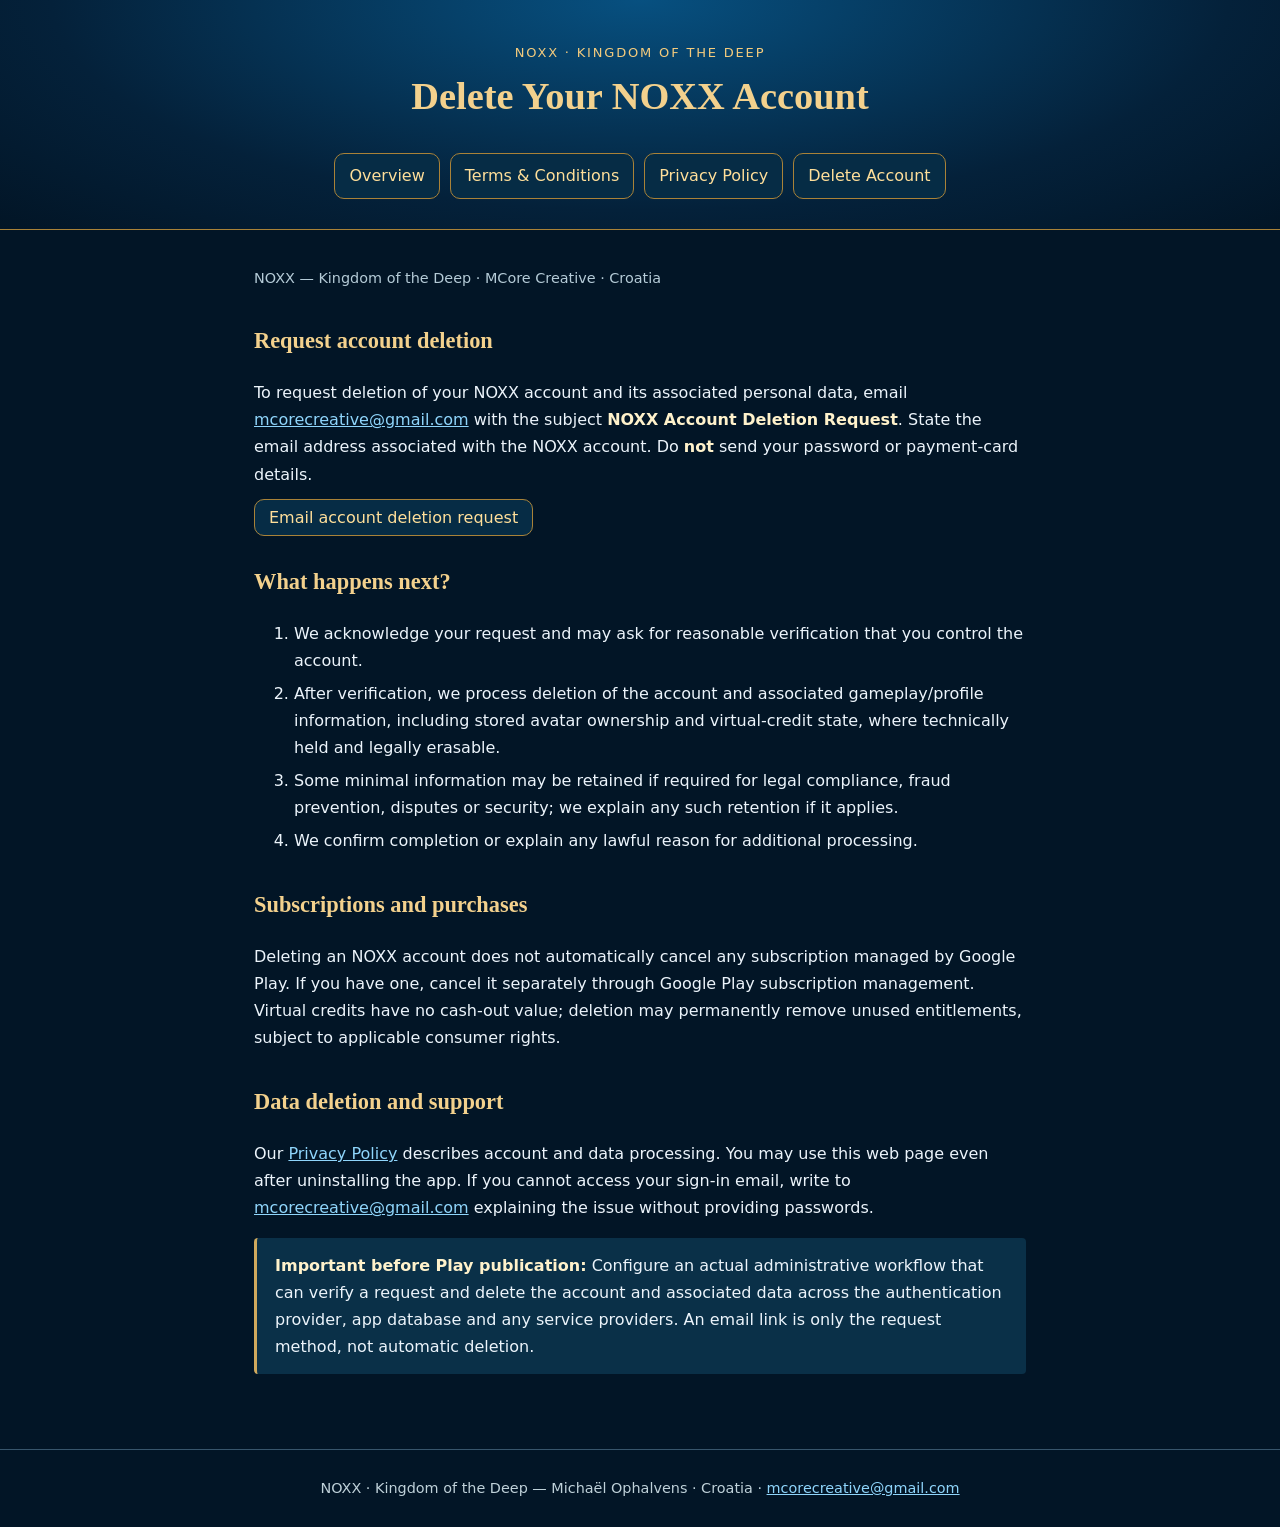
==== delete-account.html @ e82607f9 "Add files via upload" ====
<!doctype html><html lang="en"><head><meta charset="UTF-8"><meta name="viewport" content="width=device-width,initial-scale=1"><title>Delete Your NOXX Account | NOXX</title><link rel="stylesheet" href="styles.css"></head><body><header><div class="brand">NOXX · KINGDOM OF THE DEEP</div><h1>Delete Your NOXX Account</h1><nav><a href="index.html">Overview</a><a href="terms.html">Terms &amp; Conditions</a><a href="privacy.html">Privacy Policy</a><a href="delete-account.html">Delete Account</a></nav></header><main><p class="meta">NOXX — Kingdom of the Deep · MCore Creative · Croatia</p><h2>Request account deletion</h2><p>To request deletion of your NOXX account and its associated personal data, email <a href="mailto:mcorecreative@gmail.com?subject=NOXX%20Account%20Deletion%20Request">mcorecreative@gmail.com</a> with the subject <strong>NOXX Account Deletion Request</strong>. State the email address associated with the NOXX account. Do <strong>not</strong> send your password or payment-card details.</p><p><a class="btn" href="mailto:mcorecreative@gmail.com?subject=NOXX%20Account%20Deletion%20Request&amp;body=Hello%2C%20I%20request%20deletion%20of%20my%20NOXX%20account%20and%20associated%20personal%20data.%0AAccount%20email%3A%20">Email account deletion request</a></p><h2>What happens next?</h2><ol><li>We acknowledge your request and may ask for reasonable verification that you control the account.</li><li>After verification, we process deletion of the account and associated gameplay/profile information, including stored avatar ownership and virtual-credit state, where technically held and legally erasable.</li><li>Some minimal information may be retained if required for legal compliance, fraud prevention, disputes or security; we explain any such retention if it applies.</li><li>We confirm completion or explain any lawful reason for additional processing.</li></ol><h2>Subscriptions and purchases</h2><p>Deleting an NOXX account does not automatically cancel any subscription managed by Google Play. If you have one, cancel it separately through Google Play subscription management. Virtual credits have no cash-out value; deletion may permanently remove unused entitlements, subject to applicable consumer rights.</p><h2>Data deletion and support</h2><p>Our <a href="privacy.html">Privacy Policy</a> describes account and data processing. You may use this web page even after uninstalling the app. If you cannot access your sign-in email, write to <a href="mailto:mcorecreative@gmail.com">mcorecreative@gmail.com</a> explaining the issue without providing passwords.</p><div class="note"><strong>Important before Play publication:</strong> Configure an actual administrative workflow that can verify a request and delete the account and associated data across the authentication provider, app database and any service providers. An email link is only the request method, not automatic deletion.</div></main><footer>NOXX · Kingdom of the Deep — Michaël Ophalvens · Croatia · <a href="mailto:mcorecreative@gmail.com">mcorecreative@gmail.com</a></footer></body></html>
---- styles.css ----
*{box-sizing:border-box}body{margin:0;background:#021526;color:#ecf4fb;font:16px/1.7 system-ui,-apple-system,Segoe UI,Arial,sans-serif}header{padding:42px 20px 30px;text-align:center;background:radial-gradient(ellipse at top,#075080,#04213a 65%,#021526);border-bottom:1px solid #a98238}h1,h2{font-family:Georgia,serif;color:#f3d18d}h1{font-size:2.4rem;margin:0}h2{margin-top:2rem;font-size:1.4rem}main{max-width:820px;margin:auto;padding:22px 24px 75px}.brand{color:#f4cb7d;letter-spacing:.14em;font-size:13px}nav{display:flex;flex-wrap:wrap;justify-content:center;gap:10px;margin-top:24px}nav a,.btn{color:#ffdf9a;text-decoration:none;border:1px solid #a98238;padding:8px 14px;border-radius:10px;background:#062c45}a{color:#8fd5fb}a:hover{text-decoration:underline}.note{padding:14px 18px;border-left:3px solid #d0a95d;background:#0a3048;border-radius:4px}.meta{color:#b5cbd7;font-size:.9rem}li{margin:.35rem 0}footer{text-align:center;border-top:1px solid #37556c;padding:26px;color:#bfd1d9;font-size:.9rem}code{color:#f1d08e}strong{color:#fff2cb}@media(max-width:500px){h1{font-size:1.9rem}main{padding:20px 17px 65px}}
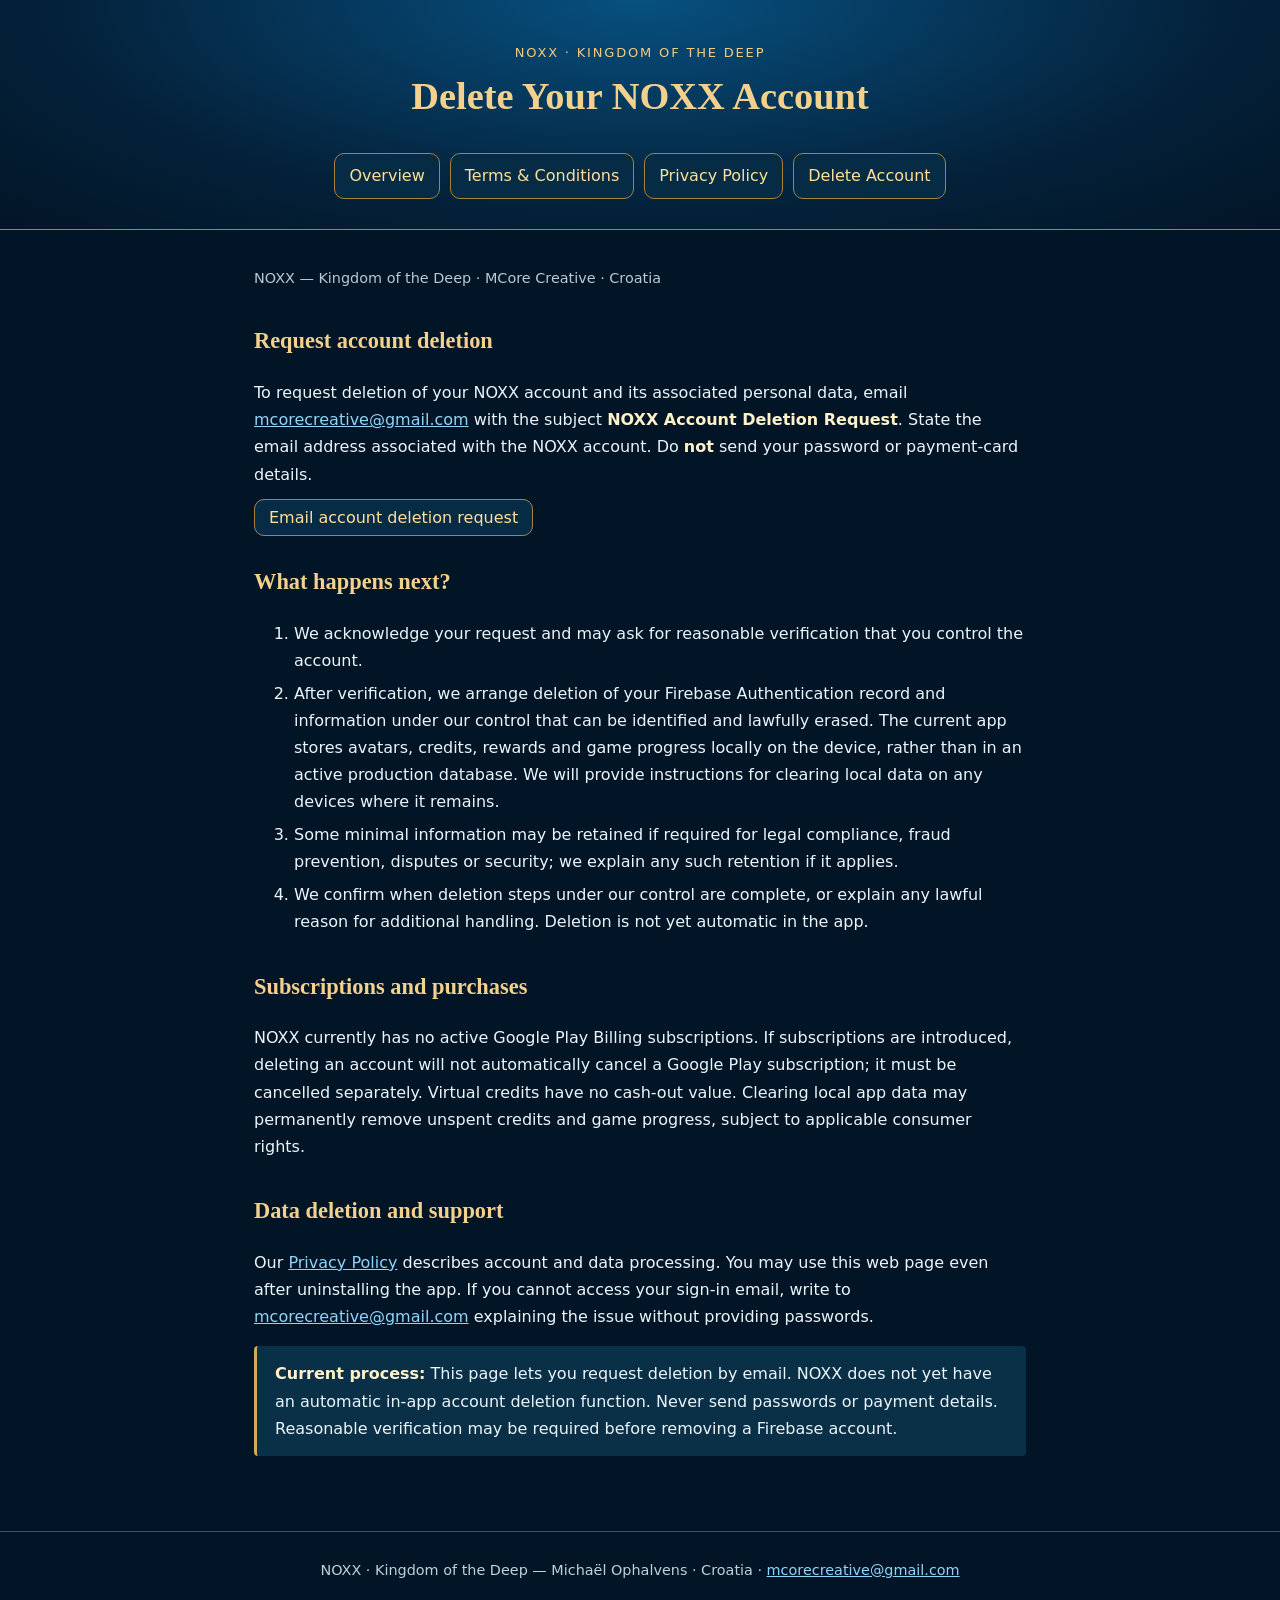
==== commit f5a3c8e1: "Add files via upload" ====
--- a/delete-account.html
+++ b/delete-account.html
@@ -1 +1 @@
-<!doctype html><html lang="en"><head><meta charset="UTF-8"><meta name="viewport" content="width=device-width,initial-scale=1"><title>Delete Your NOXX Account | NOXX</title><link rel="stylesheet" href="styles.css"></head><body><header><div class="brand">NOXX · KINGDOM OF THE DEEP</div><h1>Delete Your NOXX Account</h1><nav><a href="index.html">Overview</a><a href="terms.html">Terms &amp; Conditions</a><a href="privacy.html">Privacy Policy</a><a href="delete-account.html">Delete Account</a></nav></header><main><p class="meta">NOXX — Kingdom of the Deep · MCore Creative · Croatia</p><h2>Request account deletion</h2><p>To request deletion of your NOXX account and its associated personal data, email <a href="mailto:mcorecreative@gmail.com?subject=NOXX%20Account%20Deletion%20Request">mcorecreative@gmail.com</a> with the subject <strong>NOXX Account Deletion Request</strong>. State the email address associated with the NOXX account. Do <strong>not</strong> send your password or payment-card details.</p><p><a class="btn" href="mailto:mcorecreative@gmail.com?subject=NOXX%20Account%20Deletion%20Request&amp;body=Hello%2C%20I%20request%20deletion%20of%20my%20NOXX%20account%20and%20associated%20personal%20data.%0AAccount%20email%3A%20">Email account deletion request</a></p><h2>What happens next?</h2><ol><li>We acknowledge your request and may ask for reasonable verification that you control the account.</li><li>After verification, we process deletion of the account and associated gameplay/profile information, including stored avatar ownership and virtual-credit state, where technically held and legally erasable.</li><li>Some minimal information may be retained if required for legal compliance, fraud prevention, disputes or security; we explain any such retention if it applies.</li><li>We confirm completion or explain any lawful reason for additional processing.</li></ol><h2>Subscriptions and purchases</h2><p>Deleting an NOXX account does not automatically cancel any subscription managed by Google Play. If you have one, cancel it separately through Google Play subscription management. Virtual credits have no cash-out value; deletion may permanently remove unused entitlements, subject to applicable consumer rights.</p><h2>Data deletion and support</h2><p>Our <a href="privacy.html">Privacy Policy</a> describes account and data processing. You may use this web page even after uninstalling the app. If you cannot access your sign-in email, write to <a href="mailto:mcorecreative@gmail.com">mcorecreative@gmail.com</a> explaining the issue without providing passwords.</p><div class="note"><strong>Important before Play publication:</strong> Configure an actual administrative workflow that can verify a request and delete the account and associated data across the authentication provider, app database and any service providers. An email link is only the request method, not automatic deletion.</div></main><footer>NOXX · Kingdom of the Deep — Michaël Ophalvens · Croatia · <a href="mailto:mcorecreative@gmail.com">mcorecreative@gmail.com</a></footer></body></html>+<!doctype html><html lang="en"><head><meta charset="UTF-8"><meta name="viewport" content="width=device-width,initial-scale=1"><title>Delete Your NOXX Account | NOXX</title><link rel="stylesheet" href="styles.css"></head><body><header><div class="brand">NOXX · KINGDOM OF THE DEEP</div><h1>Delete Your NOXX Account</h1><nav><a href="index.html">Overview</a><a href="terms.html">Terms &amp; Conditions</a><a href="privacy.html">Privacy Policy</a><a href="delete-account.html">Delete Account</a></nav></header><main><p class="meta">NOXX — Kingdom of the Deep · MCore Creative · Croatia</p><h2>Request account deletion</h2><p>To request deletion of your NOXX account and its associated personal data, email <a href="mailto:mcorecreative@gmail.com?subject=NOXX%20Account%20Deletion%20Request">mcorecreative@gmail.com</a> with the subject <strong>NOXX Account Deletion Request</strong>. State the email address associated with the NOXX account. Do <strong>not</strong> send your password or payment-card details.</p><p><a class="btn" href="mailto:mcorecreative@gmail.com?subject=NOXX%20Account%20Deletion%20Request&amp;body=Hello%2C%20I%20request%20deletion%20of%20my%20NOXX%20account%20and%20associated%20personal%20data.%0AAccount%20email%3A%20">Email account deletion request</a></p><h2>What happens next?</h2><ol><li>We acknowledge your request and may ask for reasonable verification that you control the account.</li><li>After verification, we arrange deletion of your Firebase Authentication record and information under our control that can be identified and lawfully erased. The current app stores avatars, credits, rewards and game progress locally on the device, rather than in an active production database. We will provide instructions for clearing local data on any devices where it remains.</li><li>Some minimal information may be retained if required for legal compliance, fraud prevention, disputes or security; we explain any such retention if it applies.</li><li>We confirm when deletion steps under our control are complete, or explain any lawful reason for additional handling. Deletion is not yet automatic in the app.</li></ol><h2>Subscriptions and purchases</h2><p>NOXX currently has no active Google Play Billing subscriptions. If subscriptions are introduced, deleting an account will not automatically cancel a Google Play subscription; it must be cancelled separately. Virtual credits have no cash-out value. Clearing local app data may permanently remove unspent credits and game progress, subject to applicable consumer rights.</p><h2>Data deletion and support</h2><p>Our <a href="privacy.html">Privacy Policy</a> describes account and data processing. You may use this web page even after uninstalling the app. If you cannot access your sign-in email, write to <a href="mailto:mcorecreative@gmail.com">mcorecreative@gmail.com</a> explaining the issue without providing passwords.</p><div class="note"><strong>Current process:</strong> This page lets you request deletion by email. NOXX does not yet have an automatic in-app account deletion function. Never send passwords or payment details. Reasonable verification may be required before removing a Firebase account.</div></main><footer>NOXX · Kingdom of the Deep — Michaël Ophalvens · Croatia · <a href="mailto:mcorecreative@gmail.com">mcorecreative@gmail.com</a></footer></body></html>
